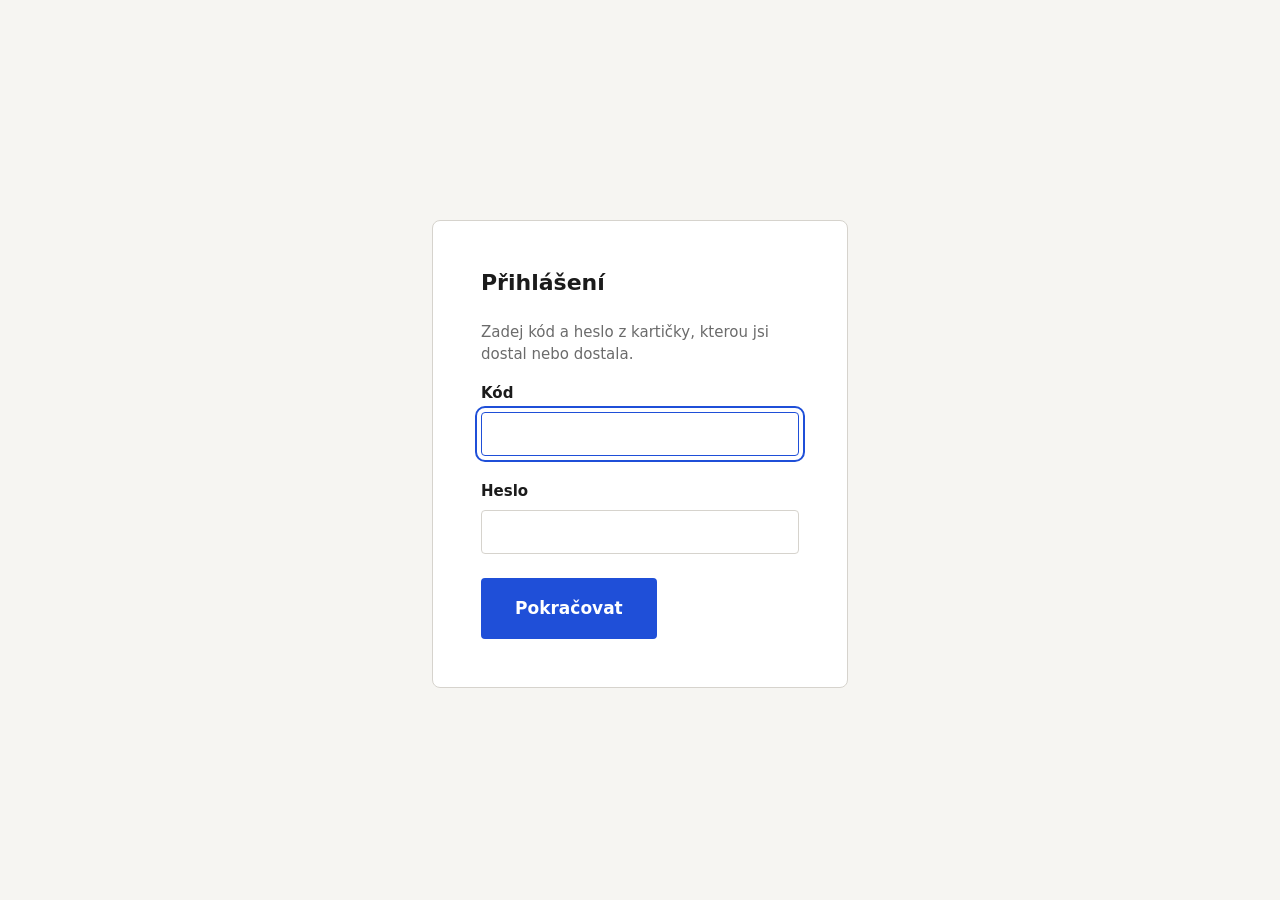
==== index.html @ e3652358 "Behavioural instrument MVP: static Czech multiple-choice instrument Fixed linear sequence of image+c" ====
<!DOCTYPE html>
<html lang="cs">
<head>
  <meta charset="utf-8">
  <meta name="viewport" content="width=device-width, initial-scale=1">
  <meta name="robots" content="noindex, nofollow">
  <title>&nbsp;</title>
  <link rel="stylesheet" href="theme.css">
</head>
<body>
  <!--
    The entire UI is rendered into #app by app.js.
    Nothing participant-facing is written in this file: the <title> is set at
    runtime from content/strings.json so that it can be changed without a code
    edit (§4.4).
  -->
  <main id="app" class="app"></main>
  <script type="module" src="app.js"></script>
</body>
</html>
---- theme.css ----
/* ==========================================================================
   theme.css — every visual decision in the instrument (§10)
   --------------------------------------------------------------------------
   The token block below is the only place a colour, size, spacing value or
   layout constant is written as a literal. Every rule beneath it consumes
   tokens only. Restyling the instrument is an edit to :root plus, at most,
   the rules in this file. app.js contains no styling.
   ========================================================================== */

:root {
  /* --- colour ----------------------------------------------------------- */
  --color-bg:            #f6f5f2;
  --color-surface:       #ffffff;
  --color-ink:           #1b1b1b;
  --color-ink-muted:     #6b6b6b;
  --color-border:        #d6d3cd;
  --color-border-strong: #1b1b1b;
  --color-accent:        #1f4fd8;
  --color-accent-soft:   #e8eeff;
  --color-focus:         #1f4fd8;
  --color-danger:        #a02020;
  --color-placeholder:   #ffffff;

  /* --- type ------------------------------------------------------------- */
  --font-body: system-ui, -apple-system, "Segoe UI", Roboto, "Helvetica Neue",
               Arial, sans-serif;
  --font-mono: ui-monospace, "Cascadia Mono", Consolas, monospace;

  --type-xs:   0.8125rem;   /* 13px — progress, meta                        */
  --type-sm:   0.9375rem;   /* 15px — captions                              */
  --type-md:   1.0625rem;   /* 17px — body, form fields                     */
  --type-lg:   1.375rem;    /* 22px — headings                              */
  --type-xl:   1.75rem;     /* 28px — item framing                          */

  --line-tight: 1.25;
  --line-body:  1.5;

  --weight-normal: 400;
  --weight-medium: 550;
  --weight-bold:   700;

  /* --- spacing ---------------------------------------------------------- */
  --space:    8px;
  --space-05: calc(var(--space) * 0.5);
  --space-1:  var(--space);
  --space-2:  calc(var(--space) * 2);
  --space-3:  calc(var(--space) * 3);
  --space-4:  calc(var(--space) * 4);
  --space-6:  calc(var(--space) * 6);
  --space-8:  calc(var(--space) * 8);

  /* --- shape ------------------------------------------------------------ */
  --radius-sm: 4px;
  --radius-md: 8px;
  --border-width:        1px;
  --border-width-strong: 2px;

  /* --- layout constants (§9) -------------------------------------------- *
   * Target device is a school laptop at 1280x720. These are the numbers the
   * layout is built against; the asset spec is provisional and will be
   * revised when the graphics team states its format.                      */
  /* The design width is the target device: 1280px, less a 32px page margin
     on each side, leaves a 1216px content column. Wider screens keep the
     1216px column and gain whitespace. */
  --layout-max-width:      1280px;
  --layout-page-padding:   32px;
  --layout-gutter:         20px;  /* four gutters between five cards        */
  --card-aspect:      3 / 2;   /* image area; ~225x150 at target width      */
  --card-min-width:   150px;   /* below this the strip stacks vertically    */
  --card-padding:     0px;     /* image sits flush to the card edge         */
  --caption-lines:    2;       /* caption clamps to this many lines         */
  --frame-width:      3px;     /* the frame drawn on the selected picture   */

  /* The band under the strip that holds the hint and the "Další" button.
     Fixed, so that revealing the button does not move the cards. */
  --advance-height:    calc(var(--space) * 8);  /* >= the button's own height */
  --advance-min-width: calc(var(--space) * 18);

  --framing-height-fraction: 0.22;  /* ~20–25% of viewport height           */
  --strip-height-fraction:   0.30;  /* ~30% of viewport height              */
  --framing-measure:         70ch;  /* max line length of the framing text  */

  /* Breakpoint below which the option strip becomes a vertical stack.
     NOTE: custom properties cannot be used inside a media query condition;
     the literal in the @media rule at the bottom of this file must be kept
     in step with this value. */
  --stack-breakpoint: 900px;

  /* --- motion ----------------------------------------------------------- */
  --transition-fast: 120ms ease-out;
  --transition-slow: 220ms ease-out;
}

/* ==========================================================================
   base
   ========================================================================== */

*, *::before, *::after { box-sizing: border-box; }

/* An explicit `display` on a rule below would otherwise beat the user agent's
   own [hidden] rule, so elements toggled with el.hidden are hidden here. */
[hidden] { display: none !important; }

html, body {
  height: 100%;
  margin: 0;
}

body {
  background: var(--color-bg);
  color: var(--color-ink);
  font-family: var(--font-body);
  font-size: var(--type-md);
  line-height: var(--line-body);
  -webkit-font-smoothing: antialiased;
}

.app {
  min-height: 100%;
  display: flex;
  flex-direction: column;
}

:focus-visible {
  outline: var(--border-width-strong) solid var(--color-focus);
  outline-offset: var(--space-05);
}

.screen {
  flex: 1 1 auto;
  display: flex;
  flex-direction: column;
  width: 100%;
  max-width: var(--layout-max-width);
  margin: 0 auto;
  padding: var(--space-4) var(--layout-page-padding) var(--space-3);
}

/* a centred, narrow column — login, intro, error */
.screen--centred {
  justify-content: center;
  align-items: center;
  text-align: left;
}

.panel {
  width: 100%;
  max-width: 46rem;
  background: var(--color-surface);
  border: var(--border-width) solid var(--color-border);
  border-radius: var(--radius-md);
  padding: var(--space-6);
}

.panel--narrow { max-width: 26rem; }

.heading {
  margin: 0 0 var(--space-3);
  font-size: var(--type-lg);
  font-weight: var(--weight-bold);
  line-height: var(--line-tight);
}

.body-text {
  margin: 0 0 var(--space-2);
  max-width: var(--framing-measure);
}

.body-text:last-child { margin-bottom: 0; }

.muted {
  color: var(--color-ink-muted);
  font-size: var(--type-sm);
}

/* ==========================================================================
   form controls
   ========================================================================== */

.field {
  display: block;
  margin-bottom: var(--space-3);
}

.field__label {
  display: block;
  margin-bottom: var(--space-1);
  font-size: var(--type-sm);
  font-weight: var(--weight-medium);
}

.field__input {
  display: block;
  width: 100%;
  padding: var(--space-1) var(--space-2);
  font: inherit;
  font-size: var(--type-md);
  color: var(--color-ink);
  background: var(--color-surface);
  border: var(--border-width) solid var(--color-border);
  border-radius: var(--radius-sm);
}

.field__input:focus-visible { border-color: var(--color-focus); }

.button {
  display: inline-block;
  padding: var(--space-2) var(--space-4);
  font: inherit;
  font-size: var(--type-md);
  font-weight: var(--weight-medium);
  color: var(--color-surface);
  background: var(--color-accent);
  border: var(--border-width-strong) solid var(--color-accent);
  border-radius: var(--radius-sm);
  cursor: pointer;
  transition: background var(--transition-fast);
}

.button:hover:not(:disabled) {
  background: var(--color-ink);
  border-color: var(--color-ink);
}

.button:disabled { cursor: default; }

.form-error {
  margin: 0 0 var(--space-2);
  color: var(--color-danger);
  font-size: var(--type-sm);
  font-weight: var(--weight-medium);
}

.form-error[hidden] { display: none; }

/* ==========================================================================
   item screen (§9)
   --------------------------------------------------------------------------
   Vertical budget at 720px height:
     framing block  ~22% of viewport height
     option strip   ~30% of viewport height
     the rest       whitespace and the progress indicator
   ========================================================================== */

.item {
  flex: 1 1 auto;
  display: flex;
  flex-direction: column;
  justify-content: center;
  gap: var(--space-6);
}

.item__framing {
  display: flex;
  align-items: center;
  justify-content: center;
  min-height: calc(var(--framing-height-fraction) * 100vh);
  margin: 0 auto;
  max-width: var(--framing-measure);
  font-size: var(--type-xl);
  line-height: var(--line-tight);
  text-align: center;
  text-wrap: balance;
}

/* The hint and the advance button occupy the same reserved band, one at a
   time: the button appearing must not move the option strip (§8). */
.item__footer {
  display: flex;
  align-items: center;
  justify-content: center;
  min-height: var(--advance-height);
}

.item__hint {
  margin: 0;
  text-align: center;
  color: var(--color-ink-muted);
  font-size: var(--type-sm);
}

.item__next { min-width: var(--advance-min-width); }

/* --- the option strip ----------------------------------------------------
   Cards are flex items with a zero basis, so they are always equal width
   whatever the option count (3–6 degrade sanely, §4.1). At 1280px:
   (1216 - 4 * 20) / 5 = 227.2px per card.                                  */

.options {
  display: flex;
  flex-wrap: nowrap;
  /* Cards take their content height and hang from a common top edge, so the
     five image areas line up whatever the captions do. The min-height below
     reserves the strip's share of the vertical budget without stretching the
     cards into it. */
  align-items: flex-start;
  gap: var(--layout-gutter);
  min-height: calc(var(--strip-height-fraction) * 100vh);
  margin: 0;
  padding: 0;
  list-style: none;
}

.option {
  flex: 1 1 0;
  min-width: 0;
  display: flex;
}

.option__button {
  display: flex;
  flex-direction: column;
  width: 100%;
  padding: var(--card-padding);
  overflow: hidden;
  font: inherit;
  text-align: center;
  color: var(--color-ink);
  background: var(--color-surface);
  border: var(--border-width) solid var(--color-border);
  border-radius: var(--radius-md);
  cursor: pointer;
  transition: border-color var(--transition-fast),
              background var(--transition-fast),
              box-shadow var(--transition-fast),
              transform var(--transition-fast);
}

.option__button:hover:not(:disabled) {
  border-color: var(--color-border-strong);
  transform: translateY(calc(var(--space-05) * -1));
}

/* Every option is disabled the instant one is chosen (§8), so the disabled
   state must not read as "unavailable" — it is simply frozen. */
.option__button:disabled { cursor: default; }

/* The selected option: a frame drawn on the picture itself, plus an accent
   card edge and a tinted caption area. None of it changes a box size, so
   moving the frame between cards never shifts the strip under the cursor. */
.option__button--selected {
  border-color: var(--color-accent);
  background: var(--color-accent-soft);
}

.option__button--selected .option__media {
  box-shadow: inset 0 0 0 var(--frame-width) var(--color-accent);
}

.option__media {
  display: block;   /* it is a <span>, and outside the card it is not a flex item */
  position: relative;
  width: 100%;
  aspect-ratio: var(--card-aspect);
  overflow: hidden;
  background: var(--color-placeholder);
  border-bottom: var(--border-width) solid var(--color-border);
}

.option__image {
  display: block;
  width: 100%;
  height: 100%;
  object-fit: contain;
}

/* §4.2 — no image, or an image that fails to load: a plain white box at the
   correct dimensions with a thin border. Never a broken-image icon. */
.option__media--placeholder .option__image { display: none; }

.option__caption {
  padding: var(--space-1) var(--space-1) 0;
  font-size: var(--type-sm);
  line-height: var(--line-tight);
  display: -webkit-box;
  -webkit-box-orient: vertical;
  -webkit-line-clamp: var(--caption-lines);
  line-clamp: var(--caption-lines);
  overflow: hidden;
}

.option__key {
  padding: var(--space-05) 0 var(--space-1);
  color: var(--color-ink-muted);
  font-family: var(--font-mono);
  font-size: var(--type-xs);
}

/* The summary reuses the option media block, where the card border that
   normally closes it off is absent. */
.summary__media .option__media {
  border: var(--border-width) solid var(--color-border);
  border-radius: var(--radius-sm);
}

/* --- progress ------------------------------------------------------------ */

.progress {
  margin: 0;
  text-align: center;
  color: var(--color-ink-muted);
  font-size: var(--type-xs);
  letter-spacing: 0.04em;
}

/* ==========================================================================
   summary (§7)
   ========================================================================== */

.summary { padding-bottom: var(--space-8); }

.summary__list {
  margin: var(--space-4) 0 0;
  padding: 0;
  list-style: none;
  display: flex;
  flex-direction: column;
  gap: var(--space-3);
}

.summary__row {
  display: flex;
  align-items: center;
  gap: var(--space-3);
  padding: var(--space-2);
  background: var(--color-surface);
  border: var(--border-width) solid var(--color-border);
  border-radius: var(--radius-md);
}

.summary__media {
  flex: 0 0 auto;
  width: calc(var(--card-min-width) * 0.8);
}

.summary__text { flex: 1 1 auto; min-width: 0; }

.summary__item-text {
  margin: 0 0 var(--space-05);
  font-size: var(--type-sm);
  color: var(--color-ink-muted);
}

.summary__choice {
  margin: 0;
  font-size: var(--type-md);
  font-weight: var(--weight-medium);
}

.summary__closing { margin-top: var(--space-4); }

/* ==========================================================================
   error screen (§4.3) — developer-facing, English
   ========================================================================== */

.error__list {
  margin: var(--space-2) 0 0;
  padding-left: var(--space-3);
  font-family: var(--font-mono);
  font-size: var(--type-sm);
  color: var(--color-danger);
}

.error__list li { margin-bottom: var(--space-05); }

/* ==========================================================================
   narrow viewports — not a supported target, just a sane degradation (§9).
   Keep the literal in step with --stack-breakpoint.
   ========================================================================== */

@media (max-width: 900px) {
  .options {
    flex-wrap: wrap;
    min-height: 0;
  }

  .option { flex: 1 1 100%; }

  .item__framing {
    min-height: 0;
    font-size: var(--type-lg);
  }

  .summary__row { flex-direction: column; align-items: flex-start; }
}

@media (prefers-reduced-motion: reduce) {
  * { transition: none !important; }
}
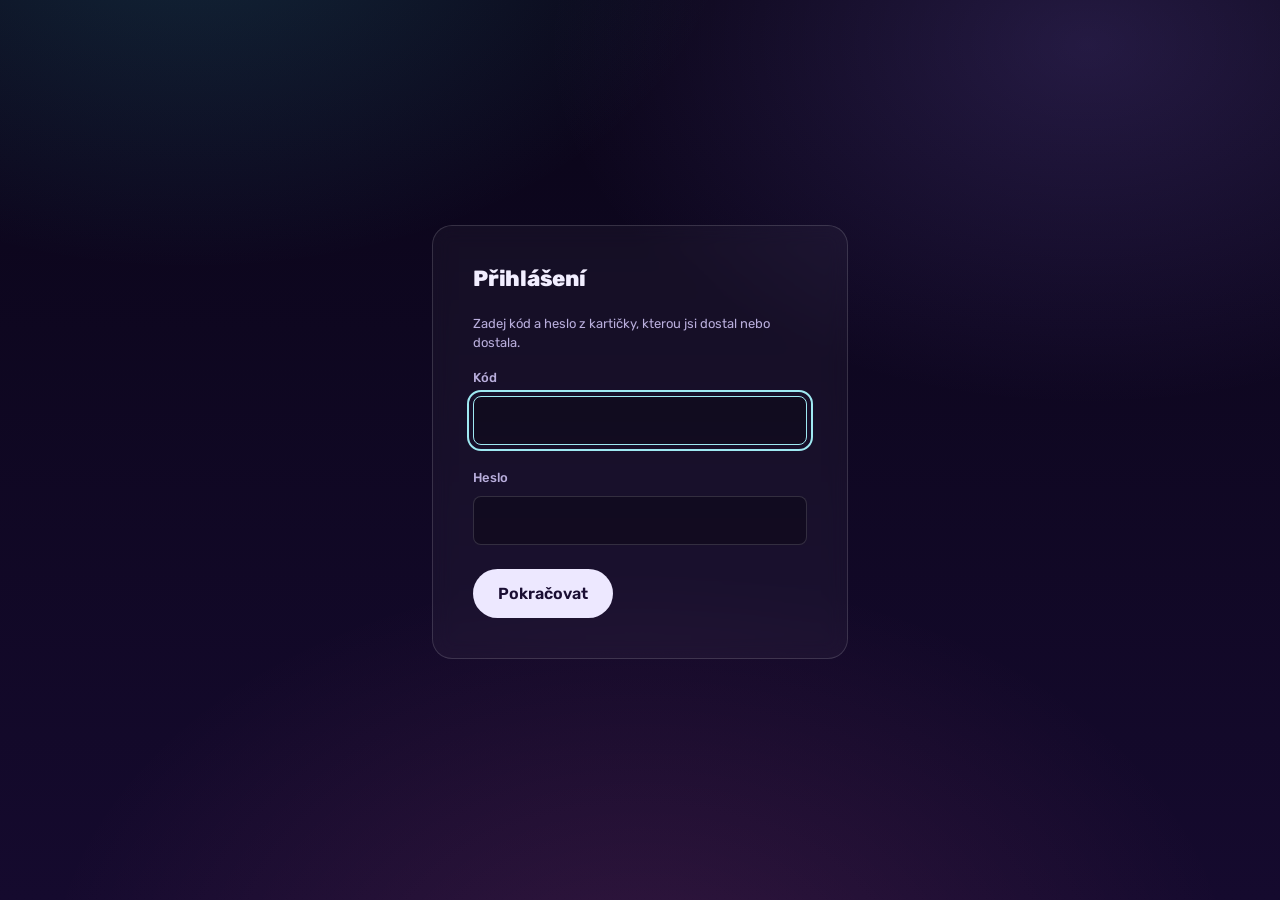
==== commit ba29bf71: "Restyle to the varianta A design theme.css becomes the delivered visual design expressed against thi" ====
--- a/index.html
+++ b/index.html
@@ -5,6 +5,15 @@
   <meta name="viewport" content="width=device-width, initial-scale=1">
   <meta name="robots" content="noindex, nofollow">
   <title>&nbsp;</title>
+  <!--
+    Rubik, the typeface of the visual design. The stack in theme.css falls back
+    to the system sans, so a blocked or slow font costs weight and nothing else.
+    Open question: self-hosting would remove this third-party request from
+    pupils' browsers and the failure mode with it.
+  -->
+  <link rel="preconnect" href="https://fonts.googleapis.com">
+  <link rel="preconnect" href="https://fonts.gstatic.com" crossorigin>
+  <link href="https://fonts.googleapis.com/css2?family=Rubik:wght@400;500;600;700;800&display=swap" rel="stylesheet">
   <link rel="stylesheet" href="theme.css">
 </head>
 <body>
--- a/theme.css
+++ b/theme.css
@@ -1,94 +1,139 @@
 /* ==========================================================================
    theme.css — every visual decision in the instrument (§10)
    --------------------------------------------------------------------------
+   Visual design: front-end proposal "varianta A", 2026-09-17. The reference
+   mockup is in frontend_0917/ and is the source of truth for the look; this
+   file is that design expressed against the instrument's own markup.
+
    The token block below is the only place a colour, size, spacing value or
    layout constant is written as a literal. Every rule beneath it consumes
-   tokens only. Restyling the instrument is an edit to :root plus, at most,
-   the rules in this file. app.js contains no styling.
+   tokens only. app.js contains no styling whatsoever.
    ========================================================================== */
 
 :root {
-  /* --- colour ----------------------------------------------------------- */
-  --color-bg:            #f6f5f2;
-  --color-surface:       #ffffff;
-  --color-ink:           #1b1b1b;
-  --color-ink-muted:     #6b6b6b;
-  --color-border:        #d6d3cd;
-  --color-border-strong: #1b1b1b;
-  --color-accent:        #1f4fd8;
-  --color-accent-soft:   #e8eeff;
-  --color-focus:         #1f4fd8;
-  --color-danger:        #a02020;
-  --color-placeholder:   #ffffff;
-
+  /* --- ground ----------------------------------------------------------- */
+  --color-bg:        #0A0518;
+  --color-bg-far:    #150A2E;
+  --color-panel:     rgba(255, 255, 255, 0.035);
+  --color-panel-lit: rgba(255, 255, 255, 0.06);
+  --color-panel-sel: rgba(255, 255, 255, 0.08);
+  --color-line:      rgba(255, 255, 255, 0.14);
+  --color-line-soft: rgba(255, 255, 255, 0.09);
+
+  /* --- ink -------------------------------------------------------------- */
+  --color-ink:       #F2EEFF;
+  --color-ink-muted: #B9AEDC;
+  --color-ink-dim:   #8C82AE;
+  --color-ink-invert:#1A0E33;
+  --color-caption:   #EDE8FF;
+  --color-danger:    #FF8FAE;
+
+  /* --- accents ---------------------------------------------------------- *
+   * Five hues, one per position on screen. They belong to the position and
+   * never to the option: the drawing travels with its option when the order
+   * is shuffled, the colour stays where it is. Binding colour to content
+   * would put the very bias the shuffling removes straight back in.       */
+  --color-pos-1: #3FD9E8;
+  --color-pos-2: #9A78FF;
+  --color-pos-3: #FF6FB0;
+  --color-pos-4: #58A6FF;
+  --color-pos-5: #56DDA0;
+
+  --color-accent:      var(--color-pos-1);
+  --color-accent-ink:  #BFF6FB;
+  --color-accent-warm: #FF9ECB;
+  --color-focus:       #9FE9F2;
+
+  /* --- derived glows and surfaces --------------------------------------- *
+   * Named for the job they do, so the design can be retuned from here
+   * without hunting for rgba() values in the rules below.                 */
+  --color-halo-cyan:   var(--color-halo-cyan);
+  --color-halo-soft:   var(--color-halo-soft);
+  --color-halo-inner:  var(--color-halo-inner);
+  --color-halo-hair:   var(--color-halo-hair);
+  --color-bar-from:    #5FE8F2;
+  --color-bar-to:      #2FB9CC;
+  --color-count:       #CFE9FF;
+  --color-input-bg:    rgba(0, 0, 0, 0.25);
+  --color-button-hot:  #FFFFFF;
+  --color-framing-glow: rgba(154, 120, 255, 0.35);
+  --shadow-card:       var(--shadow-card);
+
+  /* The lit haze behind every screen, as one value. */
+  --page-haze:
+    radial-gradient(900px 600px at 15% -10%, rgba(63, 217, 232, 0.16), transparent 60%),
+    radial-gradient(900px 600px at 85% 5%, rgba(154, 120, 255, 0.18), transparent 60%),
+    radial-gradient(1000px 700px at 50% 110%, rgba(255, 111, 176, 0.12), transparent 60%),
+    linear-gradient(180deg, var(--color-bg) 0%, var(--color-bg-far) 100%);
+
+  /* --- progress bars ----------------------------------------------------- */
+  --bar-width:        14px;
+  --bar-height:       26px;
+  --bar-width-small:  10px;
+  --bar-height-small: 20px;
+  --bar-gap:          4px;
   /* --- type ------------------------------------------------------------- */
-  --font-body: system-ui, -apple-system, "Segoe UI", Roboto, "Helvetica Neue",
+  --font-body: "Rubik", "Segoe UI", system-ui, -apple-system, "Helvetica Neue",
                Arial, sans-serif;
   --font-mono: ui-monospace, "Cascadia Mono", Consolas, monospace;
 
-  --type-xs:   0.8125rem;   /* 13px — progress, meta                        */
-  --type-sm:   0.9375rem;   /* 15px — captions                              */
-  --type-md:   1.0625rem;   /* 17px — body, form fields                     */
-  --type-lg:   1.375rem;    /* 22px — headings                              */
-  --type-xl:   1.75rem;     /* 28px — item framing                          */
-
-  --line-tight: 1.25;
-  --line-body:  1.5;
+  --type-xs:  11px;
+  --type-sm:  13px;
+  --type-md:  16px;
+  --type-lg:  22px;
+  --type-xl:  clamp(24px, 3.4vw, 40px);   /* item framing */
+
+  --line-tight: 1.15;
+  --line-snug:  1.4;
+  --line-body:  1.45;
 
   --weight-normal: 400;
-  --weight-medium: 550;
-  --weight-bold:   700;
+  --weight-medium: 500;
+  --weight-semi:   600;
+  --weight-bold:   800;
+
+  --tracking-wide:  0.14em;
+  --tracking-wider: 0.2em;
 
   /* --- spacing ---------------------------------------------------------- */
   --space:    8px;
   --space-05: calc(var(--space) * 0.5);
   --space-1:  var(--space);
+  --space-15: calc(var(--space) * 1.5);
   --space-2:  calc(var(--space) * 2);
   --space-3:  calc(var(--space) * 3);
   --space-4:  calc(var(--space) * 4);
+  --space-5:  calc(var(--space) * 5);
   --space-6:  calc(var(--space) * 6);
-  --space-8:  calc(var(--space) * 8);
 
   /* --- shape ------------------------------------------------------------ */
-  --radius-sm: 4px;
-  --radius-md: 8px;
-  --border-width:        1px;
+  --radius-card: 20px;
+  --radius-md:   14px;
+  --radius-sm:   8px;
+  --radius-pill: 999px;
+  --border-width:        1.5px;
   --border-width-strong: 2px;
 
-  /* --- layout constants (§9) -------------------------------------------- *
-   * Target device is a school laptop at 1280x720. These are the numbers the
-   * layout is built against; the asset spec is provisional and will be
-   * revised when the graphics team states its format.                      */
-  /* The design width is the target device: 1280px, less a 32px page margin
-     on each side, leaves a 1216px content column. Wider screens keep the
-     1216px column and gain whitespace. */
-  --layout-max-width:      1280px;
-  --layout-page-padding:   32px;
-  --layout-gutter:         20px;  /* four gutters between five cards        */
-  --card-aspect:      3 / 2;   /* image area; ~225x150 at target width      */
-  --card-min-width:   150px;   /* below this the strip stacks vertically    */
-  --card-padding:     0px;     /* image sits flush to the card edge         */
-  --caption-lines:    2;       /* caption clamps to this many lines         */
-  --frame-width:      3px;     /* the frame drawn on the selected picture   */
-
-  /* The band under the strip that holds the hint and the "Další" button.
-     Fixed, so that revealing the button does not move the cards. */
-  --advance-height:    calc(var(--space) * 8);  /* >= the button's own height */
-  --advance-min-width: calc(var(--space) * 18);
-
-  --framing-height-fraction: 0.22;  /* ~20–25% of viewport height           */
-  --strip-height-fraction:   0.30;  /* ~30% of viewport height              */
-  --framing-measure:         70ch;  /* max line length of the framing text  */
-
-  /* Breakpoint below which the option strip becomes a vertical stack.
-     NOTE: custom properties cannot be used inside a media query condition;
-     the literal in the @media rule at the bottom of this file must be kept
-     in step with this value. */
-  --stack-breakpoint: 900px;
+  /* --- layout ----------------------------------------------------------- */
+  --layout-max-width:    1280px;
+  --layout-page-padding: 20px;
+  --layout-gutter:       16px;
+  --option-columns:      5;
+  --icon-size:           132px;
+  --icon-size-stacked:   76px;
+  --measure:             900px;   /* framing and lead line length */
+  --advance-height:      64px;    /* reserved band under the cards */
+  --advance-min-width:   calc(var(--space) * 18);
+
+  /* Breakpoints. NOTE: custom properties cannot be used in a media query
+     condition, so the literals in the @media rules at the bottom of this file
+     must be kept in step with these. */
+  --bp-wrap:  1080px;   /* five across becomes 2 + 2 + 1 */
+  --bp-stack: 620px;    /* becomes a vertical list, icon beside the text */
 
   /* --- motion ----------------------------------------------------------- */
-  --transition-fast: 120ms ease-out;
-  --transition-slow: 220ms ease-out;
+  --transition-fast: 160ms ease-out;
+  --lift: 3px;          /* how far a card rises on hover */
 }
 
 /* ==========================================================================
@@ -104,6 +149,7 @@
 html, body {
   height: 100%;
   margin: 0;
+  padding: 0;
 }
 
 body {
@@ -115,6 +161,16 @@
   -webkit-font-smoothing: antialiased;
 }
 
+/* The lit haze behind everything. Fixed, so it does not scroll with content. */
+body::before {
+  content: "";
+  position: fixed;
+  inset: 0;
+  z-index: -1;
+  pointer-events: none;
+  background: var(--page-haze);
+}
+
 .app {
   min-height: 100%;
   display: flex;
@@ -133,23 +189,255 @@
   width: 100%;
   max-width: var(--layout-max-width);
   margin: 0 auto;
-  padding: var(--space-4) var(--layout-page-padding) var(--space-3);
-}
-
-/* a centred, narrow column — login, intro, error */
+  padding: var(--space-3) var(--layout-page-padding) var(--space-5);
+}
+
 .screen--centred {
   justify-content: center;
   align-items: center;
-  text-align: left;
-}
+}
+
+/* ==========================================================================
+   masthead — who this is, and how far through
+   ========================================================================== */
+
+.masthead {
+  display: flex;
+  align-items: center;
+  gap: var(--space-2);
+  flex-wrap: wrap;
+  margin-bottom: var(--space-4);
+}
+
+.wordmark {
+  padding: var(--space-1) var(--space-2);
+  border: var(--border-width) solid var(--color-halo-cyan);
+  border-radius: var(--radius-md);
+  color: var(--color-accent-ink);
+  box-shadow: 0 0 18px var(--color-halo-soft),
+              inset 0 0 18px var(--color-halo-inner);
+}
+
+.wordmark__name {
+  display: block;
+  font-size: var(--type-sm);
+  font-weight: var(--weight-bold);
+  letter-spacing: var(--tracking-wide);
+  line-height: 1.25;
+  text-transform: uppercase;
+}
+
+.wordmark__tagline {
+  display: block;
+  font-size: var(--type-xs);
+  letter-spacing: 0.22em;
+  color: var(--color-accent-warm);
+  text-transform: uppercase;
+}
+
+.progress {
+  margin-left: auto;
+  display: flex;
+  align-items: center;
+  gap: var(--space-15);
+}
+
+.progress__bars {
+  display: flex;
+  gap: var(--bar-gap);
+}
+
+.progress__bars i {
+  width: 14px;
+  height: 26px;
+  border-radius: var(--radius-sm);
+  background: var(--color-line-soft);
+  border: 1px solid var(--color-line);
+}
+
+.progress__bars i.is-done {
+  background: linear-gradient(180deg, var(--color-bar-from), var(--color-bar-to));
+  border-color: transparent;
+  box-shadow: 0 0 12px var(--color-halo-cyan);
+}
+
+.progress__count {
+  margin: 0;
+  font-size: var(--type-sm);
+  font-weight: var(--weight-semi);
+  font-variant-numeric: tabular-nums;
+  color: var(--color-count);
+}
+
+/* ==========================================================================
+   item screen
+   ========================================================================== */
+
+.item {
+  flex: 1 1 auto;
+  display: flex;
+  flex-direction: column;
+  justify-content: center;
+  gap: var(--space-4);
+}
+
+.item__question {
+  max-width: var(--measure);
+  margin: 0 auto;
+  text-align: center;
+}
+
+.item__eyebrow {
+  display: inline-block;
+  margin: 0 0 var(--space-2);
+  padding: var(--space-05) var(--space-2);
+  font-size: var(--type-xs);
+  letter-spacing: var(--tracking-wider);
+  text-transform: uppercase;
+  color: var(--color-focus);
+  border: 1px solid var(--color-halo-hair);
+  border-radius: var(--radius-pill);
+}
+
+.item__framing {
+  margin: 0 0 var(--space-15);
+  font-size: var(--type-xl);
+  font-weight: var(--weight-bold);
+  line-height: var(--line-tight);
+  letter-spacing: -0.01em;
+  text-shadow: 0 0 28px var(--color-framing-glow);
+  text-wrap: balance;
+}
+
+.item__lead {
+  margin: 0;
+  color: var(--color-ink-muted);
+  font-size: var(--type-md);
+}
+
+/* --- the cards ----------------------------------------------------------- */
+
+.options {
+  display: grid;
+  grid-template-columns: repeat(var(--option-columns), 1fr);
+  gap: var(--layout-gutter);
+  align-items: stretch;
+  margin: 0;
+  padding: 0;
+  list-style: none;
+}
+
+.option { display: flex; }
+
+.option__button {
+  position: relative;
+  display: flex;
+  flex-direction: column;
+  align-items: center;
+  gap: var(--space-2);
+  width: 100%;
+  padding: var(--space-3) var(--space-2) var(--space-3);
+  overflow: hidden;
+  font: inherit;
+  text-align: center;
+  color: var(--color-ink);
+  background: var(--color-panel);
+  border: var(--border-width) solid var(--color-line);
+  border-radius: var(--radius-card);
+  cursor: pointer;
+  transition: border-color var(--transition-fast),
+              background var(--transition-fast),
+              box-shadow var(--transition-fast),
+              transform var(--transition-fast);
+}
+
+/* One hue per position on screen, never per option. */
+.option:nth-child(1) .option__button { --c: var(--color-pos-1); }
+.option:nth-child(2) .option__button { --c: var(--color-pos-2); }
+.option:nth-child(3) .option__button { --c: var(--color-pos-3); }
+.option:nth-child(4) .option__button { --c: var(--color-pos-4); }
+.option:nth-child(5) .option__button { --c: var(--color-pos-5); }
+
+.option__button:hover:not(:disabled),
+.option__button:focus-visible {
+  border-color: var(--c);
+  background: var(--color-panel-lit);
+  transform: translateY(calc(var(--lift) * -1));
+  box-shadow: var(--shadow-card), 0 0 22px -6px var(--c);
+}
+
+/* Every option is frozen the instant one is chosen (§8), so the disabled
+   state must not read as "unavailable" — it is simply no longer offered. */
+.option__button:disabled { cursor: default; }
+
+/* The chosen card: an inset ring rather than a thicker border, so confirming
+   cannot shift the row under the participant's cursor. */
+.option__button--selected {
+  border-color: var(--c);
+  background: var(--color-panel-sel);
+  box-shadow: inset 0 0 0 var(--border-width-strong) var(--c),
+              0 0 26px -8px var(--c);
+}
+
+.option__media {
+  flex: none;
+  display: block;
+  width: var(--icon-size);
+  height: var(--icon-size);
+  color: var(--c);
+  filter: drop-shadow(0 0 10px currentColor);
+}
+
+.option__icon {
+  display: block;
+  width: 100%;
+  height: 100%;
+}
+
+/* No sprite at all: keep the card's shape with a plain ring. */
+.option__media--empty {
+  border: var(--border-width-strong) dashed var(--color-line);
+  border-radius: 50%;
+  filter: none;
+}
+
+.option__caption {
+  font-size: var(--type-md);
+  line-height: var(--line-snug);
+  color: var(--color-caption);
+}
+
+.option__key {
+  font-family: var(--font-mono);
+  font-size: var(--type-xs);
+  color: var(--color-ink-dim);
+}
+
+/* --- the advance band ---------------------------------------------------- */
+
+/* Reserved whether or not the button is in it, so revealing the button cannot
+   move the cards (§8). */
+.item__footer {
+  display: flex;
+  align-items: center;
+  justify-content: center;
+  min-height: var(--advance-height);
+}
+
+.item__next { min-width: var(--advance-min-width); }
+
+/* ==========================================================================
+   panels, forms, buttons — login, intro, summary, error
+   ========================================================================== */
 
 .panel {
   width: 100%;
   max-width: 46rem;
-  background: var(--color-surface);
-  border: var(--border-width) solid var(--color-border);
-  border-radius: var(--radius-md);
-  padding: var(--space-6);
+  background: var(--color-panel);
+  border: var(--border-width) solid var(--color-line);
+  border-radius: var(--radius-card);
+  padding: var(--space-5);
+  backdrop-filter: blur(10px);
 }
 
 .panel--narrow { max-width: 26rem; }
@@ -159,11 +447,12 @@
   font-size: var(--type-lg);
   font-weight: var(--weight-bold);
   line-height: var(--line-tight);
+  letter-spacing: -0.01em;
 }
 
 .body-text {
   margin: 0 0 var(--space-2);
-  max-width: var(--framing-measure);
+  max-width: var(--measure);
 }
 
 .body-text:last-child { margin-bottom: 0; }
@@ -173,53 +462,52 @@
   font-size: var(--type-sm);
 }
 
-/* ==========================================================================
-   form controls
-   ========================================================================== */
-
-.field {
-  display: block;
-  margin-bottom: var(--space-3);
-}
+.field { display: block; margin-bottom: var(--space-3); }
 
 .field__label {
   display: block;
   margin-bottom: var(--space-1);
   font-size: var(--type-sm);
   font-weight: var(--weight-medium);
+  color: var(--color-ink-muted);
 }
 
 .field__input {
   display: block;
   width: 100%;
-  padding: var(--space-1) var(--space-2);
+  padding: var(--space-15) var(--space-2);
   font: inherit;
   font-size: var(--type-md);
   color: var(--color-ink);
-  background: var(--color-surface);
-  border: var(--border-width) solid var(--color-border);
+  background: var(--color-input-bg);
+  border: var(--border-width) solid var(--color-line);
   border-radius: var(--radius-sm);
 }
 
 .field__input:focus-visible { border-color: var(--color-focus); }
 
+/* The primary action, in the design's own vocabulary: a bright pill against
+   the dark ground, so it reads as the one thing to do next. */
 .button {
   display: inline-block;
-  padding: var(--space-2) var(--space-4);
+  padding: var(--space-15) var(--space-3);
   font: inherit;
   font-size: var(--type-md);
-  font-weight: var(--weight-medium);
-  color: var(--color-surface);
-  background: var(--color-accent);
-  border: var(--border-width-strong) solid var(--color-accent);
-  border-radius: var(--radius-sm);
+  font-weight: var(--weight-semi);
+  color: var(--color-ink-invert);
+  background: var(--color-caption);
+  border: var(--border-width) solid transparent;
+  border-radius: var(--radius-pill);
   cursor: pointer;
-  transition: background var(--transition-fast);
+  transition: background var(--transition-fast),
+              box-shadow var(--transition-fast),
+              transform var(--transition-fast);
 }
 
 .button:hover:not(:disabled) {
-  background: var(--color-ink);
-  border-color: var(--color-ink);
+  background: var(--color-button-hot);
+  box-shadow: 0 0 24px -4px var(--color-accent);
+  transform: translateY(calc(var(--lift) * -1));
 }
 
 .button:disabled { cursor: default; }
@@ -231,183 +519,9 @@
   font-weight: var(--weight-medium);
 }
 
-.form-error[hidden] { display: none; }
-
-/* ==========================================================================
-   item screen (§9)
-   --------------------------------------------------------------------------
-   Vertical budget at 720px height:
-     framing block  ~22% of viewport height
-     option strip   ~30% of viewport height
-     the rest       whitespace and the progress indicator
-   ========================================================================== */
-
-.item {
-  flex: 1 1 auto;
-  display: flex;
-  flex-direction: column;
-  justify-content: center;
-  gap: var(--space-6);
-}
-
-.item__framing {
-  display: flex;
-  align-items: center;
-  justify-content: center;
-  min-height: calc(var(--framing-height-fraction) * 100vh);
-  margin: 0 auto;
-  max-width: var(--framing-measure);
-  font-size: var(--type-xl);
-  line-height: var(--line-tight);
-  text-align: center;
-  text-wrap: balance;
-}
-
-/* The hint and the advance button occupy the same reserved band, one at a
-   time: the button appearing must not move the option strip (§8). */
-.item__footer {
-  display: flex;
-  align-items: center;
-  justify-content: center;
-  min-height: var(--advance-height);
-}
-
-.item__hint {
-  margin: 0;
-  text-align: center;
-  color: var(--color-ink-muted);
-  font-size: var(--type-sm);
-}
-
-.item__next { min-width: var(--advance-min-width); }
-
-/* --- the option strip ----------------------------------------------------
-   Cards are flex items with a zero basis, so they are always equal width
-   whatever the option count (3–6 degrade sanely, §4.1). At 1280px:
-   (1216 - 4 * 20) / 5 = 227.2px per card.                                  */
-
-.options {
-  display: flex;
-  flex-wrap: nowrap;
-  /* Cards take their content height and hang from a common top edge, so the
-     five image areas line up whatever the captions do. The min-height below
-     reserves the strip's share of the vertical budget without stretching the
-     cards into it. */
-  align-items: flex-start;
-  gap: var(--layout-gutter);
-  min-height: calc(var(--strip-height-fraction) * 100vh);
-  margin: 0;
-  padding: 0;
-  list-style: none;
-}
-
-.option {
-  flex: 1 1 0;
-  min-width: 0;
-  display: flex;
-}
-
-.option__button {
-  display: flex;
-  flex-direction: column;
-  width: 100%;
-  padding: var(--card-padding);
-  overflow: hidden;
-  font: inherit;
-  text-align: center;
-  color: var(--color-ink);
-  background: var(--color-surface);
-  border: var(--border-width) solid var(--color-border);
-  border-radius: var(--radius-md);
-  cursor: pointer;
-  transition: border-color var(--transition-fast),
-              background var(--transition-fast),
-              box-shadow var(--transition-fast),
-              transform var(--transition-fast);
-}
-
-.option__button:hover:not(:disabled) {
-  border-color: var(--color-border-strong);
-  transform: translateY(calc(var(--space-05) * -1));
-}
-
-/* Every option is disabled the instant one is chosen (§8), so the disabled
-   state must not read as "unavailable" — it is simply frozen. */
-.option__button:disabled { cursor: default; }
-
-/* The selected option: a frame drawn on the picture itself, plus an accent
-   card edge and a tinted caption area. None of it changes a box size, so
-   moving the frame between cards never shifts the strip under the cursor. */
-.option__button--selected {
-  border-color: var(--color-accent);
-  background: var(--color-accent-soft);
-}
-
-.option__button--selected .option__media {
-  box-shadow: inset 0 0 0 var(--frame-width) var(--color-accent);
-}
-
-.option__media {
-  display: block;   /* it is a <span>, and outside the card it is not a flex item */
-  position: relative;
-  width: 100%;
-  aspect-ratio: var(--card-aspect);
-  overflow: hidden;
-  background: var(--color-placeholder);
-  border-bottom: var(--border-width) solid var(--color-border);
-}
-
-.option__image {
-  display: block;
-  width: 100%;
-  height: 100%;
-  object-fit: contain;
-}
-
-/* §4.2 — no image, or an image that fails to load: a plain white box at the
-   correct dimensions with a thin border. Never a broken-image icon. */
-.option__media--placeholder .option__image { display: none; }
-
-.option__caption {
-  padding: var(--space-1) var(--space-1) 0;
-  font-size: var(--type-sm);
-  line-height: var(--line-tight);
-  display: -webkit-box;
-  -webkit-box-orient: vertical;
-  -webkit-line-clamp: var(--caption-lines);
-  line-clamp: var(--caption-lines);
-  overflow: hidden;
-}
-
-.option__key {
-  padding: var(--space-05) 0 var(--space-1);
-  color: var(--color-ink-muted);
-  font-family: var(--font-mono);
-  font-size: var(--type-xs);
-}
-
-/* The summary reuses the option media block, where the card border that
-   normally closes it off is absent. */
-.summary__media .option__media {
-  border: var(--border-width) solid var(--color-border);
-  border-radius: var(--radius-sm);
-}
-
-/* --- progress ------------------------------------------------------------ */
-
-.progress {
-  margin: 0;
-  text-align: center;
-  color: var(--color-ink-muted);
-  font-size: var(--type-xs);
-  letter-spacing: 0.04em;
-}
-
 /* ==========================================================================
    summary (§7)
    ========================================================================== */
-
-.summary { padding-bottom: var(--space-8); }
 
 .summary__list {
   margin: var(--space-4) 0 0;
@@ -415,7 +529,7 @@
   list-style: none;
   display: flex;
   flex-direction: column;
-  gap: var(--space-3);
+  gap: var(--space-2);
 }
 
 .summary__row {
@@ -423,14 +537,20 @@
   align-items: center;
   gap: var(--space-3);
   padding: var(--space-2);
-  background: var(--color-surface);
-  border: var(--border-width) solid var(--color-border);
+  background: var(--color-panel);
+  border: var(--border-width) solid var(--color-line);
   border-radius: var(--radius-md);
 }
 
-.summary__media {
-  flex: 0 0 auto;
-  width: calc(var(--card-min-width) * 0.8);
+.summary__media { flex: 0 0 auto; }
+
+/* The summary reuses the option media block, outside the card that normally
+   gives it a colour. One accent for all of them: by then the position a card
+   happened to occupy means nothing. */
+.summary__media .option__media {
+  width: var(--icon-size-stacked);
+  height: var(--icon-size-stacked);
+  color: var(--color-accent);
 }
 
 .summary__text { flex: 1 1 auto; min-width: 0; }
@@ -464,26 +584,44 @@
 .error__list li { margin-bottom: var(--space-05); }
 
 /* ==========================================================================
-   narrow viewports — not a supported target, just a sane degradation (§9).
-   Keep the literal in step with --stack-breakpoint.
-   ========================================================================== */
-
-@media (max-width: 900px) {
-  .options {
-    flex-wrap: wrap;
-    min-height: 0;
+   narrower viewports
+   Keep these literals in step with --bp-wrap and --bp-stack.
+   ========================================================================== */
+
+/* Five across stops fitting: 2 + 2 + 1, the last card spanning the row. */
+@media (max-width: 1080px) {
+  .options { grid-template-columns: repeat(2, 1fr); }
+  .option:nth-child(5) { grid-column: 1 / -1; }
+}
+
+/* A vertical list, icon beside the text. Not a supported target — a sane
+   degradation, so a phone shows something usable rather than something
+   broken (§9). */
+@media (max-width: 620px) {
+  .options { grid-template-columns: 1fr; gap: var(--space-15); }
+  .option:nth-child(5) { grid-column: auto; }
+
+  .option__button {
+    flex-direction: row;
+    align-items: center;
+    text-align: left;
+    padding: var(--space-15) var(--space-2);
+    gap: var(--space-15);
   }
 
-  .option { flex: 1 1 100%; }
-
-  .item__framing {
-    min-height: 0;
-    font-size: var(--type-lg);
+  .option__media {
+    width: var(--icon-size-stacked);
+    height: var(--icon-size-stacked);
   }
 
+  .masthead { gap: var(--space-15); }
+  .progress { margin-left: 0; }
+  .progress__bars i { width: var(--bar-width-small); height: var(--bar-height-small); }
   .summary__row { flex-direction: column; align-items: flex-start; }
 }
 
 @media (prefers-reduced-motion: reduce) {
   * { transition: none !important; }
-}
+  .option__button:hover:not(:disabled),
+  .button:hover:not(:disabled) { transform: none; }
+}
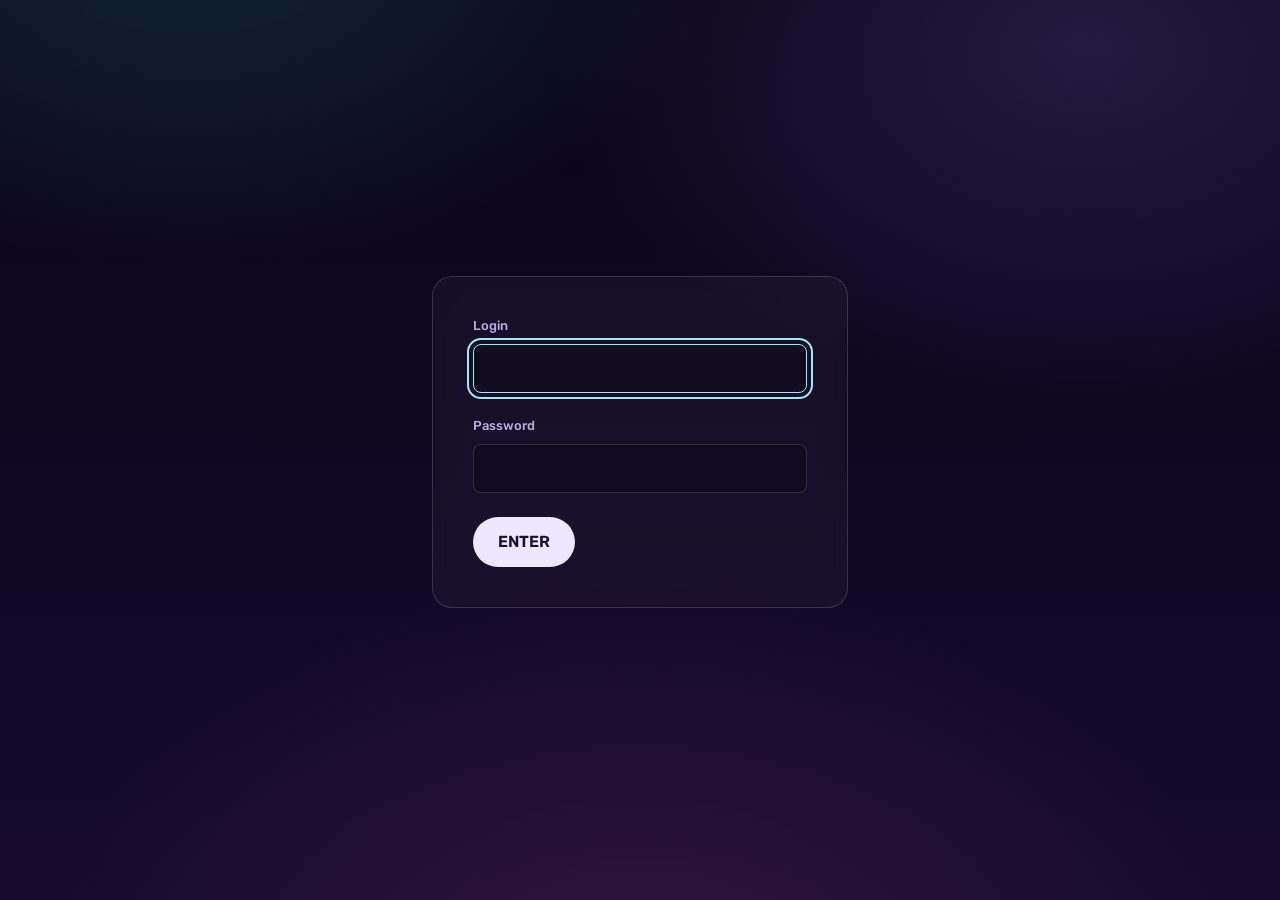
==== commit 36be6804: "Tab title, and stop deploys serving old code with new content Browser tab now reads 'extra 48 h.' --" ====
--- a/index.html
+++ b/index.html
@@ -14,7 +14,14 @@
   <link rel="preconnect" href="https://fonts.googleapis.com">
   <link rel="preconnect" href="https://fonts.gstatic.com" crossorigin>
   <link href="https://fonts.googleapis.com/css2?family=Rubik:wght@400;500;600;700;800&display=swap" rel="stylesheet">
-  <link rel="stylesheet" href="theme.css">
+  <!--
+    ?v= is stamped with the commit sha at deploy time (.github/workflows).
+    Without it, Pages serves these with max-age=600 while app.js fetches the
+    content files with no-store — so for ten minutes after a deploy a browser
+    can pair old code with new content, which shows up as bracketed string
+    keys in front of whoever is using it.
+  -->
+  <link rel="stylesheet" href="theme.css?v=dev">
 </head>
 <body>
   <!--
@@ -24,6 +31,6 @@
     edit (§4.4).
   -->
   <main id="app" class="app"></main>
-  <script type="module" src="app.js"></script>
+  <script type="module" src="app.js?v=dev"></script>
 </body>
 </html>
--- a/theme.css
+++ b/theme.css
@@ -462,6 +462,27 @@
   font-size: var(--type-sm);
 }
 
+/* --- intro checklist ----------------------------------------------------- */
+
+.intro__checklist { margin: var(--space-3) 0; }
+
+.intro__checklist-heading {
+  margin: 0 0 var(--space-1);
+  font-weight: var(--weight-semi);
+}
+
+.intro__list {
+  margin: 0;
+  padding-left: var(--space-3);
+  max-width: var(--measure);
+  color: var(--color-ink-muted);
+}
+
+.intro__list li { margin-bottom: var(--space-05); }
+.intro__list li::marker { color: var(--color-accent); }
+
+.intro__closing { margin-top: var(--space-3); }
+
 .field { display: block; margin-bottom: var(--space-3); }
 
 .field__label {
